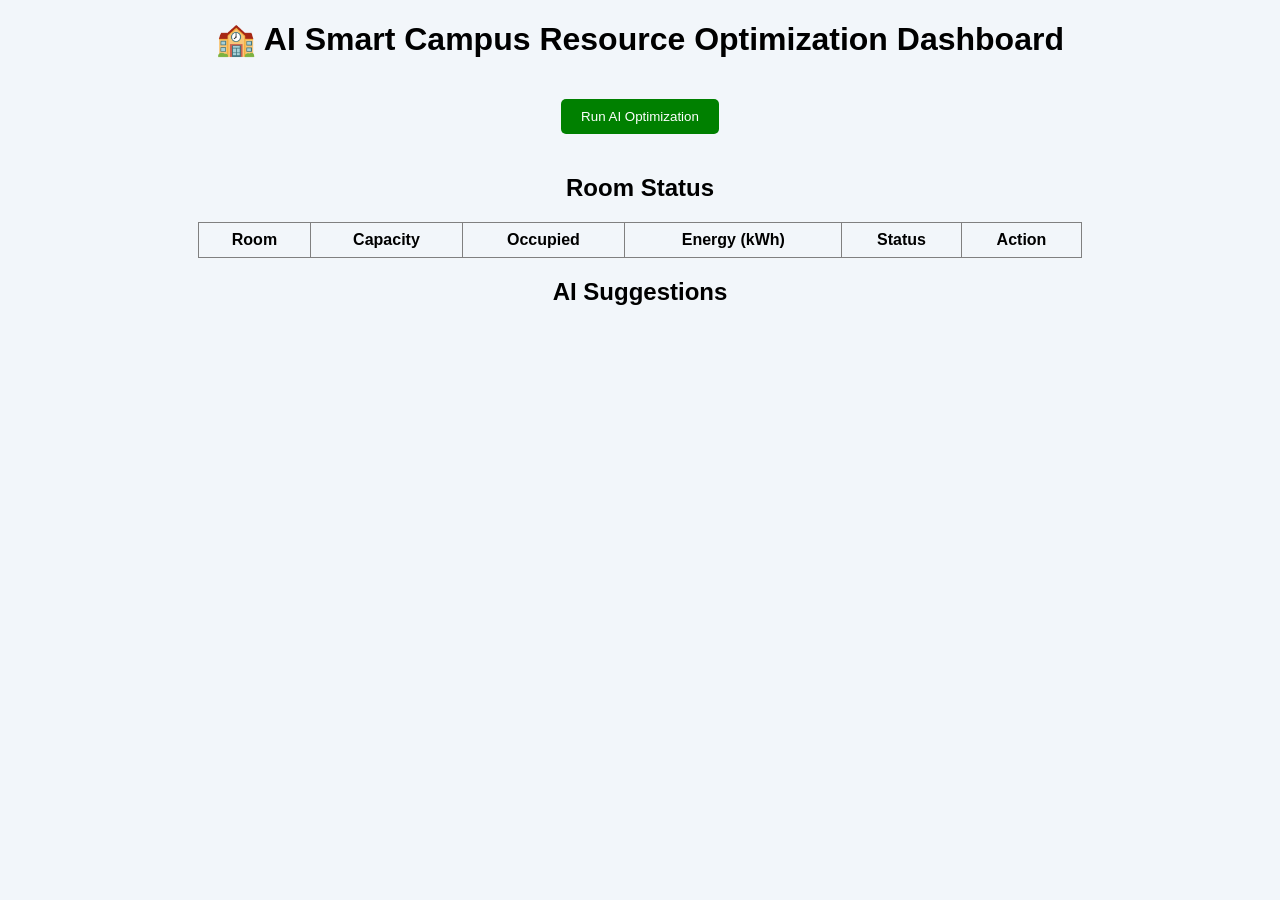
==== index.html @ a052098c "Added smart campus prototype with report and graphs" ====
<!DOCTYPE html>
<html>
<head>
    <title>AI Smart Campus Optimizer</title>
    <link rel="stylesheet" href="style.css">
</head>

<body>

<h1>🏫 AI Smart Campus Resource Optimization Dashboard</h1>

<button onclick="runAI()">Run AI Optimization</button>

<h2>Room Status</h2>
<table id="roomTable">
    <tr>
        <th>Room</th>
        <th>Capacity</th>
        <th>Occupied</th>
       <th>Energy (kWh)</th>
       <th>Status</th>
       <th>Action</th>

    </tr>
</table>

<h2>AI Suggestions</h2>
<div id="result"></div>

<script src="script.js"></script>

</body>
</html>
---- style.css ----
body{
    font-family: Arial;
    text-align:center;
    background:#f2f6fa;
}

h1{
    margin-top:20px;
}

button{
    padding:10px 20px;
    background:green;
    color:white;
    border:none;
    border-radius:5px;
    cursor:pointer;
    margin:20px;
}

table{
    margin:auto;
    border-collapse:collapse;
    width:70%;
}

th, td{
    border:1px solid gray;
    padding:8px;
}

#result{
    margin-top:20px;
    font-weight:bold;
    color:#333;
}
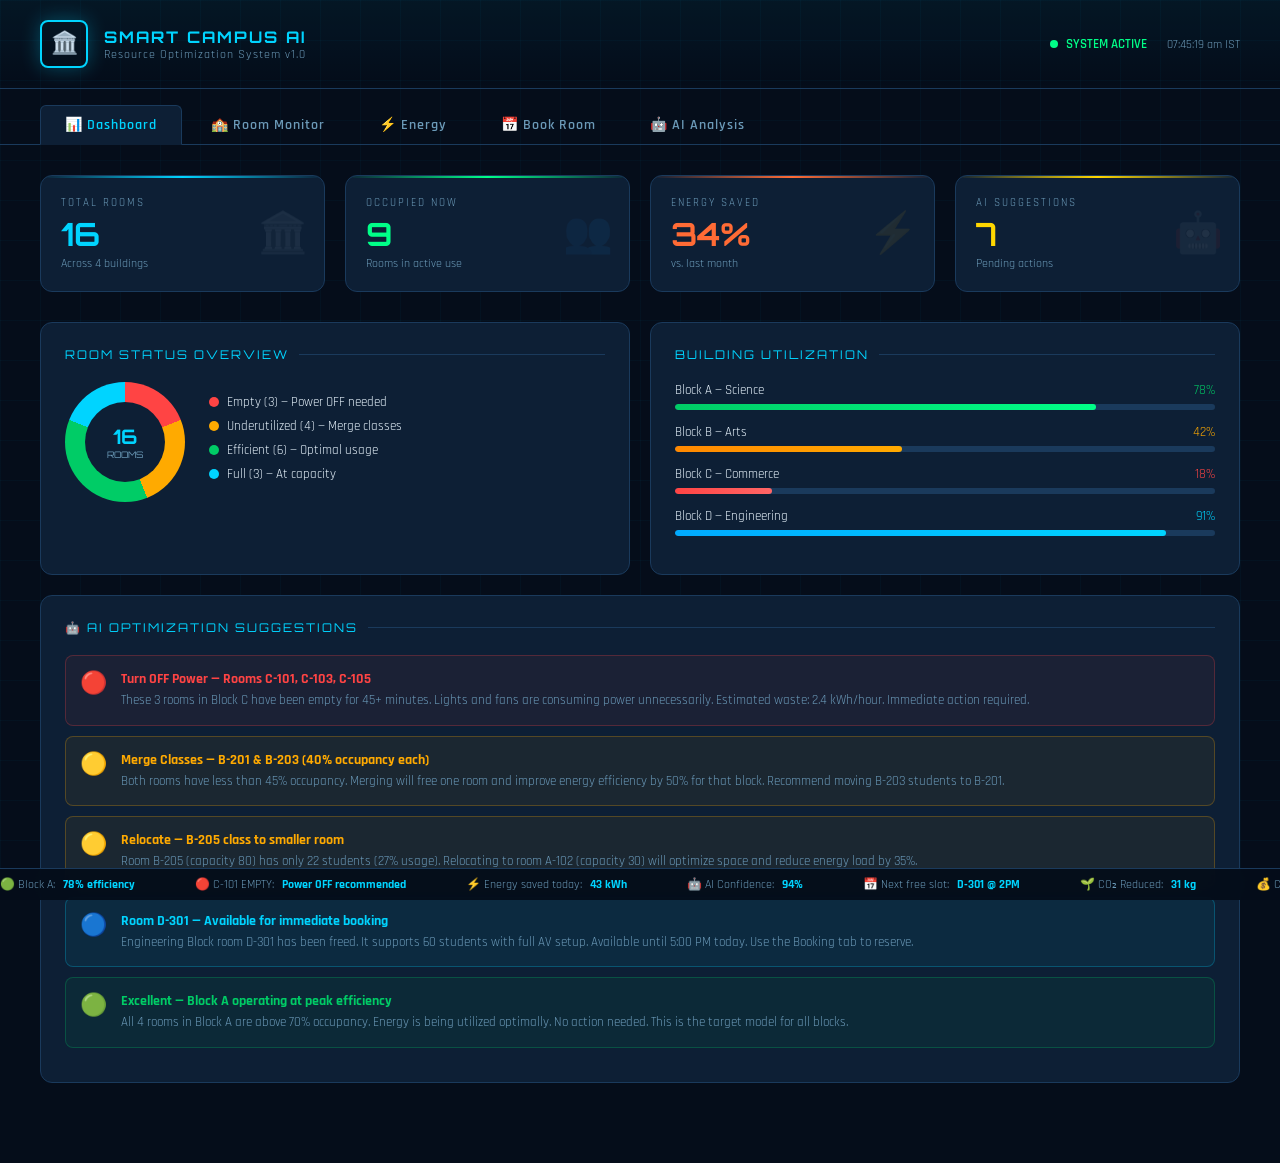
==== commit 082d65f5: "new changes or update prototype" ====
--- a/index.html
+++ b/index.html
@@ -1,33 +1,402 @@
 <!DOCTYPE html>
-<html>
+<html lang="en">
 <head>
-    <title>AI Smart Campus Optimizer</title>
-    <link rel="stylesheet" href="style.css">
+<meta charset="UTF-8">
+<meta name="viewport" content="width=device-width, initial-scale=1.0">
+<title>Smart Campus Resource Optimization System</title>
+<link href="https://fonts.googleapis.com/css2?family=Orbitron:wght@400;700;900&family=Rajdhani:wght@300;400;600;700&display=swap" rel="stylesheet">
+<link rel="stylesheet" href="style.css">
 </head>
-
 <body>
 
-<h1>🏫 AI Smart Campus Resource Optimization Dashboard</h1>
-
-<button onclick="runAI()">Run AI Optimization</button>
-
-<h2>Room Status</h2>
-<table id="roomTable">
-    <tr>
-        <th>Room</th>
-        <th>Capacity</th>
-        <th>Occupied</th>
-       <th>Energy (kWh)</th>
-       <th>Status</th>
-       <th>Action</th>
-
-    </tr>
-</table>
-
-<h2>AI Suggestions</h2>
-<div id="result"></div>
+<header>
+  <div class="logo">
+    <div class="logo-icon">🏛️</div>
+    <div class="logo-text">
+      <h1>SMART CAMPUS AI</h1>
+      <p>Resource Optimization System v1.0</p>
+    </div>
+  </div>
+  <div class="header-right">
+    <div class="live-badge"><div class="live-dot"></div> SYSTEM ACTIVE</div>
+    <div class="timestamp" id="clock"></div>
+  </div>
+</header>
+
+<nav>
+  <button class="tab active" onclick="showTab('dashboard')">📊 Dashboard</button>
+  <button class="tab" onclick="showTab('rooms')">🏫 Room Monitor</button>
+  <button class="tab" onclick="showTab('energy')">⚡ Energy</button>
+  <button class="tab" onclick="showTab('booking')">📅 Book Room</button>
+  <button class="tab" onclick="showTab('ai')">🤖 AI Analysis</button>
+</nav>
+
+<main>
+
+  <!-- ═══════════════════════════════════════ DASHBOARD ═══ -->
+  <div class="section active" id="tab-dashboard">
+
+    <div class="stats-row">
+      <div class="stat-card blue">
+        <div class="stat-label">Total Rooms</div>
+        <div class="stat-value">16</div>
+        <div class="stat-sub">Across 4 buildings</div>
+        <div class="stat-icon">🏛️</div>
+      </div>
+      <div class="stat-card green">
+        <div class="stat-label">Occupied Now</div>
+        <div class="stat-value" id="occupied-count">9</div>
+        <div class="stat-sub">Rooms in active use</div>
+        <div class="stat-icon">👥</div>
+      </div>
+      <div class="stat-card orange">
+        <div class="stat-label">Energy Saved</div>
+        <div class="stat-value">34%</div>
+        <div class="stat-sub">vs. last month</div>
+        <div class="stat-icon">⚡</div>
+      </div>
+      <div class="stat-card gold">
+        <div class="stat-label">AI Suggestions</div>
+        <div class="stat-value">7</div>
+        <div class="stat-sub">Pending actions</div>
+        <div class="stat-icon">🤖</div>
+      </div>
+    </div>
+
+    <div class="grid-2">
+      <div class="card">
+        <div class="card-title">Room Status Overview</div>
+        <div class="donut-wrap">
+          <div class="donut" style="background: conic-gradient(#ff4444 0% 19%, #ffaa00 19% 44%, #00cc66 44% 81%, #00d4ff 81% 100%);">
+            <div class="donut-inner">
+              <div class="donut-val">16</div>
+              <div class="donut-sub">ROOMS</div>
+            </div>
+          </div>
+          <div>
+            <div class="legend-item"><div class="legend-dot" style="background:#ff4444"></div> Empty (3) — Power OFF needed</div>
+            <div class="legend-item"><div class="legend-dot" style="background:#ffaa00"></div> Underutilized (4) — Merge classes</div>
+            <div class="legend-item"><div class="legend-dot" style="background:#00cc66"></div> Efficient (6) — Optimal usage</div>
+            <div class="legend-item"><div class="legend-dot" style="background:#00d4ff"></div> Full (3) — At capacity</div>
+          </div>
+        </div>
+      </div>
+
+      <div class="card">
+        <div class="card-title">Building Utilization</div>
+        <div class="prog-wrap">
+          <div class="prog-label"><span>Block A — Science</span><span style="color:var(--good)">78%</span></div>
+          <div class="prog-bar"><div class="prog-fill green" style="width:78%"></div></div>
+        </div>
+        <div class="prog-wrap">
+          <div class="prog-label"><span>Block B — Arts</span><span style="color:var(--warn)">42%</span></div>
+          <div class="prog-bar"><div class="prog-fill orange" style="width:42%"></div></div>
+        </div>
+        <div class="prog-wrap">
+          <div class="prog-label"><span>Block C — Commerce</span><span style="color:var(--danger)">18%</span></div>
+          <div class="prog-bar"><div class="prog-fill red" style="width:18%"></div></div>
+        </div>
+        <div class="prog-wrap">
+          <div class="prog-label"><span>Block D — Engineering</span><span style="color:var(--accent)">91%</span></div>
+          <div class="prog-bar"><div class="prog-fill blue" style="width:91%"></div></div>
+        </div>
+      </div>
+    </div>
+
+    <div class="card">
+      <div class="card-title">🤖 AI Optimization Suggestions</div>
+      <div class="suggestion danger">
+        <div class="sug-icon">🔴</div>
+        <div>
+          <div class="sug-title">Turn OFF Power — Rooms C-101, C-103, C-105</div>
+          <div class="sug-desc">These 3 rooms in Block C have been empty for 45+ minutes. Lights and fans are consuming power unnecessarily. Estimated waste: 2.4 kWh/hour. Immediate action required.</div>
+        </div>
+      </div>
+      <div class="suggestion warn">
+        <div class="sug-icon">🟡</div>
+        <div>
+          <div class="sug-title">Merge Classes — B-201 & B-203 (40% occupancy each)</div>
+          <div class="sug-desc">Both rooms have less than 45% occupancy. Merging will free one room and improve energy efficiency by 50% for that block. Recommend moving B-203 students to B-201.</div>
+        </div>
+      </div>
+      <div class="suggestion warn">
+        <div class="sug-icon">🟡</div>
+        <div>
+          <div class="sug-title">Relocate — B-205 class to smaller room</div>
+          <div class="sug-desc">Room B-205 (capacity 80) has only 22 students (27% usage). Relocating to room A-102 (capacity 30) will optimize space and reduce energy load by 35%.</div>
+        </div>
+      </div>
+      <div class="suggestion info">
+        <div class="sug-icon">🔵</div>
+        <div>
+          <div class="sug-title">Room D-301 — Available for immediate booking</div>
+          <div class="sug-desc">Engineering Block room D-301 has been freed. It supports 60 students with full AV setup. Available until 5:00 PM today. Use the Booking tab to reserve.</div>
+        </div>
+      </div>
+      <div class="suggestion success">
+        <div class="sug-icon">🟢</div>
+        <div>
+          <div class="sug-title">Excellent — Block A operating at peak efficiency</div>
+          <div class="sug-desc">All 4 rooms in Block A are above 70% occupancy. Energy is being utilized optimally. No action needed. This is the target model for all blocks.</div>
+        </div>
+      </div>
+    </div>
+  </div>
+
+  <!-- ═══════════════════════════════════════ ROOM MONITOR ═══ -->
+  <div class="section" id="tab-rooms">
+    <div class="card" style="margin-bottom:20px;">
+      <div class="card-title">Live Room Occupancy Grid</div>
+      <div class="room-grid" id="room-grid"></div>
+    </div>
+    <div class="card">
+      <div class="card-title">Room Details Table</div>
+      <table class="room-table">
+        <thead>
+          <tr>
+            <th>Room ID</th>
+            <th>Block</th>
+            <th>Capacity</th>
+            <th>Present</th>
+            <th>Usage %</th>
+            <th>Status</th>
+            <th>Energy</th>
+            <th>AI Suggestion</th>
+          </tr>
+        </thead>
+        <tbody id="room-table-body"></tbody>
+      </table>
+    </div>
+  </div>
+
+  <!-- ═══════════════════════════════════════ ENERGY ═══ -->
+  <div class="section" id="tab-energy">
+    <div class="stats-row">
+      <div class="stat-card orange">
+        <div class="stat-label">Current Load</div>
+        <div class="stat-value">187</div>
+        <div class="stat-sub">kWh in use</div>
+        <div class="stat-icon">⚡</div>
+      </div>
+      <div class="stat-card green">
+        <div class="stat-label">Saved Today</div>
+        <div class="stat-value">43</div>
+        <div class="stat-sub">kWh saved vs baseline</div>
+        <div class="stat-icon">🌱</div>
+      </div>
+      <div class="stat-card blue">
+        <div class="stat-label">Wastage</div>
+        <div class="stat-value">12</div>
+        <div class="stat-sub">kWh in empty rooms</div>
+        <div class="stat-icon">💡</div>
+      </div>
+      <div class="stat-card gold">
+        <div class="stat-label">CO₂ Reduced</div>
+        <div class="stat-value">31</div>
+        <div class="stat-sub">kg today</div>
+        <div class="stat-icon">🌍</div>
+      </div>
+    </div>
+
+    <div class="grid-2">
+      <div class="card">
+        <div class="card-title">⚡ Energy by Room</div>
+        <div id="energy-bars"></div>
+      </div>
+      <div class="card">
+        <div class="card-title">📊 Daily Consumption Trend</div>
+        <canvas id="trendChart" width="400" height="220"></canvas>
+      </div>
+    </div>
+
+    <div class="card">
+      <div class="card-title">🌱 Sustainability Impact</div>
+      <div class="grid-3" style="margin-bottom:0;">
+        <div style="text-align:center; padding:20px;">
+          <div style="font-family:'Orbitron',monospace; font-size:36px; color:var(--accent2); font-weight:700;">₹2,840</div>
+          <div style="color:var(--muted); font-size:13px; margin-top:6px;">Cost saved this month</div>
+        </div>
+        <div style="text-align:center; padding:20px;">
+          <div style="font-family:'Orbitron',monospace; font-size:36px; color:var(--accent); font-weight:700;">389 kWh</div>
+          <div style="color:var(--muted); font-size:13px; margin-top:6px;">Total energy saved this month</div>
+        </div>
+        <div style="text-align:center; padding:20px;">
+          <div style="font-family:'Orbitron',monospace; font-size:36px; color:var(--accent3); font-weight:700;">94%</div>
+          <div style="color:var(--muted); font-size:13px; margin-top:6px;">Rooms with smart monitoring</div>
+        </div>
+      </div>
+    </div>
+  </div>
+
+  <!-- ═══════════════════════════════════════ BOOKING ═══ -->
+  <div class="section" id="tab-booking">
+    <div class="grid-2">
+      <div class="card">
+        <div class="card-title">📅 Book a Room</div>
+        <div class="form-row">
+          <div class="form-group">
+            <label>Your Name</label>
+            <input type="text" id="teacher-name" placeholder="Prof. / Teacher name">
+          </div>
+          <div class="form-group">
+            <label>Department</label>
+            <input type="text" id="department" placeholder="e.g. Computer Science">
+          </div>
+        </div>
+        <div class="form-row">
+          <div class="form-group">
+            <label>Select Room</label>
+            <select id="room-select"></select>
+          </div>
+          <div class="form-group">
+            <label>No. of Students</label>
+            <input type="number" id="student-count" placeholder="e.g. 35" min="1" max="120">
+          </div>
+        </div>
+        <div class="form-row">
+          <div class="form-group">
+            <label>Date</label>
+            <input type="date" id="book-date">
+          </div>
+          <div class="form-group">
+            <label>Time Slot</label>
+            <select id="time-slot">
+              <option>9:00 AM – 10:00 AM</option>
+              <option>10:00 AM – 11:00 AM</option>
+              <option>11:00 AM – 12:00 PM</option>
+              <option>12:00 PM – 1:00 PM</option>
+              <option>2:00 PM – 3:00 PM</option>
+              <option>3:00 PM – 4:00 PM</option>
+              <option>4:00 PM – 5:00 PM</option>
+            </select>
+          </div>
+        </div>
+        <div class="form-group" style="margin-bottom:16px;">
+          <label>Purpose</label>
+          <input type="text" id="purpose" placeholder="e.g. Lecture, Lab Session, Meeting...">
+        </div>
+        <button class="btn btn-primary" onclick="bookRoom()">CONFIRM BOOKING</button>
+        <div id="booking-result"></div>
+      </div>
+
+      <div class="card">
+        <div class="card-title">🏫 Available Rooms Now</div>
+        <div id="available-rooms-list"></div>
+      </div>
+    </div>
+
+    <div class="card">
+      <div class="card-title">📋 Recent Bookings</div>
+      <table class="room-table">
+        <thead>
+          <tr><th>Room</th><th>Teacher</th><th>Department</th><th>Time</th><th>Students</th><th>Status</th></tr>
+        </thead>
+        <tbody id="bookings-table"></tbody>
+      </table>
+    </div>
+  </div>
+
+  <!-- ═══════════════════════════════════════ AI ANALYSIS ═══ -->
+  <div class="section" id="tab-ai">
+    <div class="card" style="margin-bottom:20px;">
+      <div class="card-title">🤖 AI Engine — Smart Analysis Report</div>
+      <div class="ai-insight">
+        <div class="ai-tag">⚡ Energy Optimization</div>
+        <div class="ai-text">Based on current occupancy data, Block C is operating at only 18% efficiency. Three rooms (C-101, C-103, C-105) have been completely empty for over 45 minutes. The AI recommends immediate shutdown of HVAC and lighting in these rooms, projecting a saving of <strong style="color:var(--accent2)">2.4 kWh per hour</strong> and approximately <strong style="color:var(--accent2)">₹19 per hour</strong> in electricity costs.</div>
+      </div>
+      <div class="ai-insight">
+        <div class="ai-tag">🏫 Space Optimization</div>
+        <div class="ai-text">Current campus-wide room utilization is <strong style="color:var(--accent)">62.5%</strong>. Four underutilized rooms can be consolidated into two, freeing up two rooms for new bookings while reducing energy consumption by 35%. The AI identifies rooms B-201, B-203, B-205, and B-207 as prime candidates for class merging based on student count and proximity.</div>
+      </div>
+      <div class="ai-insight">
+        <div class="ai-tag">📈 Predictive Forecast</div>
+        <div class="ai-text">Based on the weekly pattern, Tuesdays and Thursdays between 2–4 PM see a <strong style="color:var(--accent4)">40% drop</strong> in campus occupancy. The AI recommends pre-scheduling automatic power reduction in Block B and C for these windows, which is projected to save <strong style="color:var(--accent2)">₹8,400 per month</strong> in electricity bills campus-wide.</div>
+      </div>
+      <div class="ai-insight">
+        <div class="ai-tag">🌱 Sustainability Score</div>
+        <div class="ai-text">This campus currently scores <strong style="color:var(--accent2)">72/100</strong> on the Smart Campus Sustainability Index. With full implementation of all AI suggestions, the projected score rises to <strong style="color:var(--accent2)">91/100</strong>, with CO₂ emissions reduced by an estimated <strong style="color:var(--accent2)">930 kg/month</strong>. The system is 94% accurate in its occupancy predictions based on historical patterns.</div>
+      </div>
+    </div>
+
+    <div class="grid-2">
+      <div class="card">
+        <div class="card-title">📊 Weekly Pattern Analysis</div>
+        <div class="prog-wrap" style="margin-bottom:16px;">
+          <div class="prog-label"><span>Monday</span><span style="color:var(--good)">82%</span></div>
+          <div class="prog-bar"><div class="prog-fill green" style="width:82%"></div></div>
+        </div>
+        <div class="prog-wrap" style="margin-bottom:16px;">
+          <div class="prog-label"><span>Tuesday</span><span style="color:var(--accent)">75%</span></div>
+          <div class="prog-bar"><div class="prog-fill blue" style="width:75%"></div></div>
+        </div>
+        <div class="prog-wrap" style="margin-bottom:16px;">
+          <div class="prog-label"><span>Wednesday</span><span style="color:var(--good)">88%</span></div>
+          <div class="prog-bar"><div class="prog-fill green" style="width:88%"></div></div>
+        </div>
+        <div class="prog-wrap" style="margin-bottom:16px;">
+          <div class="prog-label"><span>Thursday</span><span style="color:var(--warn)">59%</span></div>
+          <div class="prog-bar"><div class="prog-fill orange" style="width:59%"></div></div>
+        </div>
+        <div class="prog-wrap">
+          <div class="prog-label"><span>Friday</span><span style="color:var(--warn)">45%</span></div>
+          <div class="prog-bar"><div class="prog-fill orange" style="width:45%"></div></div>
+        </div>
+      </div>
+
+      <div class="card">
+        <div class="card-title">🎯 Optimization Score</div>
+        <div style="text-align:center; padding:20px 0;">
+          <div style="position:relative; display:inline-block;">
+            <svg width="180" height="180" viewBox="0 0 180 180">
+              <circle cx="90" cy="90" r="70" fill="none" stroke="var(--border)" stroke-width="14"/>
+              <circle cx="90" cy="90" r="70" fill="none" stroke="url(#scoreGrad)" stroke-width="14"
+                stroke-dasharray="440" stroke-dashoffset="123" stroke-linecap="round"
+                transform="rotate(-90 90 90)"/>
+              <defs>
+                <linearGradient id="scoreGrad" x1="0%" y1="0%" x2="100%">
+                  <stop offset="0%" stop-color="#00d4ff"/>
+                  <stop offset="100%" stop-color="#00ff88"/>
+                </linearGradient>
+              </defs>
+            </svg>
+            <div style="position:absolute; top:50%; left:50%; transform:translate(-50%,-50%); text-align:center;">
+              <div style="font-family:'Orbitron',monospace; font-size:36px; font-weight:900; color:var(--accent);">72</div>
+              <div style="font-size:12px; color:var(--muted);">/ 100</div>
+            </div>
+          </div>
+          <div style="margin-top:12px; color:var(--muted); font-size:13px;">Current Smart Campus Score</div>
+          <div style="margin-top:4px; font-size:12px; color:var(--accent2);">▲ Target: 91 with all AI recommendations</div>
+        </div>
+      </div>
+    </div>
+  </div>
+
+</main>
+
+<div class="spacer"></div>
+
+<!-- ═══════════════════════════════════════ TICKER ═══ -->
+<div class="ticker-wrap">
+  <div class="ticker-inner">
+    <div class="ticker-item">🟢 Block A: <span>78% efficiency</span></div>
+    <div class="ticker-item">🔴 C-101 EMPTY: <span>Power OFF recommended</span></div>
+    <div class="ticker-item">⚡ Energy saved today: <span>43 kWh</span></div>
+    <div class="ticker-item">🤖 AI Confidence: <span>94%</span></div>
+    <div class="ticker-item">📅 Next free slot: <span>D-301 @ 2PM</span></div>
+    <div class="ticker-item">🌱 CO₂ Reduced: <span>31 kg</span></div>
+    <div class="ticker-item">💰 Cost Saved: <span>₹2,840 this month</span></div>
+    <div class="ticker-item">🏫 Rooms monitored: <span>16 / 16</span></div>
+    <div class="ticker-item">🟢 Block A: <span>78% efficiency</span></div>
+    <div class="ticker-item">🔴 C-101 EMPTY: <span>Power OFF recommended</span></div>
+    <div class="ticker-item">⚡ Energy saved today: <span>43 kWh</span></div>
+    <div class="ticker-item">🤖 AI Confidence: <span>94%</span></div>
+    <div class="ticker-item">📅 Next free slot: <span>D-301 @ 2PM</span></div>
+    <div class="ticker-item">🌱 CO₂ Reduced: <span>31 kg</span></div>
+    <div class="ticker-item">💰 Cost Saved: <span>₹2,840 this month</span></div>
+    <div class="ticker-item">🏫 Rooms monitored: <span>16 / 16</span></div>
+  </div>
+</div>
 
 <script src="script.js"></script>
-
 </body>
 </html>
--- a/style.css
+++ b/style.css
@@ -1,36 +1,308 @@
-body{
-    font-family: Arial;
-    text-align:center;
-    background:#f2f6fa;
-}
-
-h1{
-    margin-top:20px;
-}
-
-button{
-    padding:10px 20px;
-    background:green;
-    color:white;
-    border:none;
-    border-radius:5px;
-    cursor:pointer;
-    margin:20px;
-}
-
-table{
-    margin:auto;
-    border-collapse:collapse;
-    width:70%;
-}
-
-th, td{
-    border:1px solid gray;
-    padding:8px;
-}
-
-#result{
-    margin-top:20px;
-    font-weight:bold;
-    color:#333;
-}
+:root {
+    --bg: #050d1a;
+    --surface: #0a1628;
+    --card: #0d1f35;
+    --border: #1a3a5c;
+    --accent: #00d4ff;
+    --accent2: #00ff88;
+    --accent3: #ff6b35;
+    --accent4: #ffd700;
+    --text: #e8f4fd;
+    --muted: #6b9ab8;
+    --danger: #ff4444;
+    --warn: #ffaa00;
+    --good: #00cc66;
+  }
+  * { margin: 0; padding: 0; box-sizing: border-box; }
+  body {
+    font-family: 'Rajdhani', sans-serif;
+    background: var(--bg);
+    color: var(--text);
+    min-height: 100vh;
+    overflow-x: hidden;
+  }
+  body::before {
+    content: '';
+    position: fixed;
+    inset: 0;
+    background-image: 
+      linear-gradient(rgba(0,212,255,0.03) 1px, transparent 1px),
+      linear-gradient(90deg, rgba(0,212,255,0.03) 1px, transparent 1px);
+    background-size: 40px 40px;
+    pointer-events: none;
+    z-index: 0;
+  }
+
+  /* HEADER */
+  header {
+    position: relative;
+    z-index: 10;
+    padding: 20px 40px;
+    display: flex;
+    align-items: center;
+    justify-content: space-between;
+    border-bottom: 1px solid var(--border);
+    background: linear-gradient(180deg, rgba(0,212,255,0.05) 0%, transparent 100%);
+  }
+  .logo { display: flex; align-items: center; gap: 16px; }
+  .logo-icon {
+    width: 48px; height: 48px;
+    border: 2px solid var(--accent);
+    border-radius: 8px;
+    display: flex; align-items: center; justify-content: center;
+    font-size: 22px;
+    box-shadow: 0 0 20px rgba(0,212,255,0.3);
+    animation: pulse-border 2s ease-in-out infinite;
+  }
+  @keyframes pulse-border {
+    0%,100% { box-shadow: 0 0 20px rgba(0,212,255,0.3); }
+    50% { box-shadow: 0 0 40px rgba(0,212,255,0.6); }
+  }
+  .logo-text h1 {
+    font-family: 'Orbitron', monospace;
+    font-size: 16px; font-weight: 700;
+    color: var(--accent); letter-spacing: 2px;
+  }
+  .logo-text p { font-size: 12px; color: var(--muted); letter-spacing: 1px; }
+  .header-right { display: flex; align-items: center; gap: 20px; }
+  .live-badge { display: flex; align-items: center; gap: 8px; font-size: 13px; color: var(--accent2); font-weight: 600; }
+  .live-dot {
+    width: 8px; height: 8px; border-radius: 50%;
+    background: var(--accent2);
+    animation: blink 1.2s ease-in-out infinite;
+  }
+  @keyframes blink { 0%,100%{opacity:1} 50%{opacity:0.2} }
+  .timestamp { font-size: 12px; color: var(--muted); }
+
+  /* NAV TABS */
+  nav {
+    position: relative; z-index: 10;
+    display: flex; gap: 4px;
+    padding: 16px 40px 0;
+    border-bottom: 1px solid var(--border);
+  }
+  .tab {
+    padding: 10px 24px;
+    font-family: 'Rajdhani', sans-serif;
+    font-size: 14px; font-weight: 600; letter-spacing: 1px;
+    color: var(--muted);
+    background: transparent;
+    border: 1px solid transparent; border-bottom: none;
+    cursor: pointer;
+    border-radius: 6px 6px 0 0;
+    transition: all 0.2s;
+  }
+  .tab:hover { color: var(--accent); border-color: var(--border); }
+  .tab.active {
+    color: var(--accent); background: var(--card);
+    border-color: var(--border);
+    border-bottom: 1px solid var(--card);
+    margin-bottom: -1px;
+  }
+
+  /* MAIN */
+  main { position: relative; z-index: 10; padding: 30px 40px; }
+  .section { display: none; }
+  .section.active { display: block; }
+
+  /* STATS ROW */
+  .stats-row {
+    display: grid; grid-template-columns: repeat(4, 1fr);
+    gap: 20px; margin-bottom: 30px;
+  }
+  .stat-card {
+    background: var(--card); border: 1px solid var(--border);
+    border-radius: 12px; padding: 20px;
+    position: relative; overflow: hidden;
+    animation: fadeUp 0.5s ease both;
+  }
+  .stat-card::before { content: ''; position: absolute; top: 0; left: 0; right: 0; height: 2px; }
+  .stat-card.blue::before { background: linear-gradient(90deg, transparent, var(--accent), transparent); }
+  .stat-card.green::before { background: linear-gradient(90deg, transparent, var(--accent2), transparent); }
+  .stat-card.orange::before { background: linear-gradient(90deg, transparent, var(--accent3), transparent); }
+  .stat-card.gold::before { background: linear-gradient(90deg, transparent, var(--accent4), transparent); }
+  @keyframes fadeUp {
+    from { opacity:0; transform: translateY(20px); }
+    to { opacity:1; transform: translateY(0); }
+  }
+  .stat-label { font-size: 11px; letter-spacing: 2px; color: var(--muted); text-transform: uppercase; margin-bottom: 8px; }
+  .stat-value { font-family: 'Orbitron', monospace; font-size: 32px; font-weight: 700; line-height: 1; }
+  .stat-card.blue .stat-value { color: var(--accent); }
+  .stat-card.green .stat-value { color: var(--accent2); }
+  .stat-card.orange .stat-value { color: var(--accent3); }
+  .stat-card.gold .stat-value { color: var(--accent4); }
+  .stat-sub { font-size: 12px; color: var(--muted); margin-top: 6px; }
+  .stat-icon { position: absolute; right: 16px; top: 50%; transform: translateY(-50%); font-size: 40px; opacity: 0.08; }
+
+  /* GRIDS */
+  .grid-2 { display: grid; grid-template-columns: 1fr 1fr; gap: 20px; margin-bottom: 20px; }
+  .grid-3 { display: grid; grid-template-columns: 1fr 1fr 1fr; gap: 20px; margin-bottom: 20px; }
+
+  /* CARD */
+  .card {
+    background: var(--card); border: 1px solid var(--border);
+    border-radius: 12px; padding: 24px;
+    animation: fadeUp 0.5s ease both;
+  }
+  .card-title {
+    font-family: 'Orbitron', monospace;
+    font-size: 12px; letter-spacing: 2px;
+    color: var(--accent); text-transform: uppercase;
+    margin-bottom: 20px;
+    display: flex; align-items: center; gap: 10px;
+  }
+  .card-title::after { content: ''; flex: 1; height: 1px; background: var(--border); }
+
+  /* ROOM TABLE */
+  .room-table { width: 100%; border-collapse: collapse; }
+  .room-table th {
+    font-size: 11px; letter-spacing: 1px; color: var(--muted);
+    text-transform: uppercase; text-align: left;
+    padding: 8px 12px; border-bottom: 1px solid var(--border);
+  }
+  .room-table td { padding: 12px; font-size: 14px; border-bottom: 1px solid rgba(26,58,92,0.4); }
+  .room-table tr:last-child td { border-bottom: none; }
+  .room-table tr:hover td { background: rgba(0,212,255,0.03); }
+
+  /* BADGE */
+  .badge {
+    display: inline-block; padding: 3px 10px;
+    border-radius: 20px; font-size: 11px;
+    font-weight: 700; letter-spacing: 1px; text-transform: uppercase;
+  }
+  .badge.empty { background: rgba(255,68,68,0.15); color: var(--danger); border: 1px solid rgba(255,68,68,0.3); }
+  .badge.low { background: rgba(255,170,0,0.15); color: var(--warn); border: 1px solid rgba(255,170,0,0.3); }
+  .badge.good { background: rgba(0,204,102,0.15); color: var(--good); border: 1px solid rgba(0,204,102,0.3); }
+  .badge.full { background: rgba(0,212,255,0.15); color: var(--accent); border: 1px solid rgba(0,212,255,0.3); }
+  .badge.available { background: rgba(0,255,136,0.15); color: var(--accent2); border: 1px solid rgba(0,255,136,0.3); }
+  .badge.booked { background: rgba(255,107,53,0.15); color: var(--accent3); border: 1px solid rgba(255,107,53,0.3); }
+
+  /* PROGRESS BAR */
+  .prog-wrap { margin-bottom: 14px; }
+  .prog-label { display: flex; justify-content: space-between; font-size: 13px; margin-bottom: 6px; }
+  .prog-bar { height: 6px; background: var(--border); border-radius: 3px; overflow: hidden; }
+  .prog-fill { height: 100%; border-radius: 3px; transition: width 1s ease; }
+  .prog-fill.red { background: linear-gradient(90deg, #ff4444, #ff6666); }
+  .prog-fill.orange { background: linear-gradient(90deg, #ff8800, #ffaa00); }
+  .prog-fill.green { background: linear-gradient(90deg, #00cc66, #00ff88); }
+  .prog-fill.blue { background: linear-gradient(90deg, #00aaff, #00d4ff); }
+
+  /* SUGGESTIONS */
+  .suggestion {
+    display: flex; align-items: flex-start; gap: 14px;
+    padding: 14px; border-radius: 8px;
+    margin-bottom: 10px; border: 1px solid;
+    animation: fadeUp 0.6s ease both;
+  }
+  .suggestion.warn { background: rgba(255,170,0,0.06); border-color: rgba(255,170,0,0.25); }
+  .suggestion.danger { background: rgba(255,68,68,0.06); border-color: rgba(255,68,68,0.25); }
+  .suggestion.info { background: rgba(0,212,255,0.06); border-color: rgba(0,212,255,0.25); }
+  .suggestion.success { background: rgba(0,204,102,0.06); border-color: rgba(0,204,102,0.25); }
+  .sug-icon { font-size: 22px; flex-shrink: 0; }
+  .sug-title { font-weight: 700; font-size: 14px; margin-bottom: 3px; }
+  .suggestion.warn .sug-title { color: var(--warn); }
+  .suggestion.danger .sug-title { color: var(--danger); }
+  .suggestion.info .sug-title { color: var(--accent); }
+  .suggestion.success .sug-title { color: var(--good); }
+  .sug-desc { font-size: 13px; color: var(--muted); line-height: 1.5; }
+
+  /* DONUT */
+  .donut-wrap { display: flex; align-items: center; gap: 24px; }
+  .donut { width: 120px; height: 120px; border-radius: 50%; flex-shrink: 0; position: relative; display: flex; align-items: center; justify-content: center; }
+  .donut-inner { width: 80px; height: 80px; border-radius: 50%; background: var(--card); display: flex; flex-direction: column; align-items: center; justify-content: center; font-family: 'Orbitron', monospace; }
+  .donut-val { font-size: 20px; font-weight: 700; color: var(--accent); }
+  .donut-sub { font-size: 9px; color: var(--muted); }
+  .legend-item { display: flex; align-items: center; gap: 8px; font-size: 13px; margin-bottom: 8px; }
+  .legend-dot { width: 10px; height: 10px; border-radius: 50%; flex-shrink: 0; }
+
+  /* BOOKING FORM */
+  .form-row { display: grid; grid-template-columns: 1fr 1fr; gap: 16px; margin-bottom: 16px; }
+  .form-group { display: flex; flex-direction: column; gap: 6px; }
+  .form-group label { font-size: 12px; letter-spacing: 1px; color: var(--muted); text-transform: uppercase; }
+  .form-group select, .form-group input {
+    background: var(--surface); border: 1px solid var(--border);
+    border-radius: 6px; padding: 10px 14px;
+    color: var(--text); font-family: 'Rajdhani', sans-serif;
+    font-size: 14px; outline: none; transition: border-color 0.2s;
+  }
+  .form-group select:focus, .form-group input:focus { border-color: var(--accent); }
+  .form-group select option { background: var(--surface); }
+  .btn {
+    padding: 12px 28px; border-radius: 6px; border: none;
+    font-family: 'Orbitron', monospace; font-size: 12px;
+    font-weight: 700; letter-spacing: 2px;
+    cursor: pointer; transition: all 0.2s; text-transform: uppercase;
+  }
+  .btn-primary { background: linear-gradient(135deg, var(--accent), #0099bb); color: #000; box-shadow: 0 0 20px rgba(0,212,255,0.3); }
+  .btn-primary:hover { transform: translateY(-2px); box-shadow: 0 0 30px rgba(0,212,255,0.5); }
+  .btn-success { background: linear-gradient(135deg, var(--accent2), #00aa55); color: #000; }
+  .btn-danger { background: linear-gradient(135deg, var(--danger), #cc0000); color: #fff; }
+
+  #booking-result { margin-top: 16px; padding: 16px; border-radius: 8px; display: none; font-weight: 600; }
+  #booking-result.success { background: rgba(0,204,102,0.1); border: 1px solid var(--good); color: var(--good); }
+  #booking-result.error { background: rgba(255,68,68,0.1); border: 1px solid var(--danger); color: var(--danger); }
+
+  /* ROOM GRID */
+  .room-grid { display: grid; grid-template-columns: repeat(4, 1fr); gap: 14px; }
+  .room-tile { border-radius: 10px; padding: 16px; border: 1px solid var(--border); cursor: pointer; transition: all 0.2s; position: relative; overflow: hidden; }
+  .room-tile::before { content: ''; position: absolute; top: 0; left: 0; right: 0; height: 3px; }
+  .room-tile.empty { background: rgba(255,68,68,0.05); }
+  .room-tile.empty::before { background: var(--danger); }
+  .room-tile.low { background: rgba(255,170,0,0.05); }
+  .room-tile.low::before { background: var(--warn); }
+  .room-tile.good { background: rgba(0,204,102,0.05); }
+  .room-tile.good::before { background: var(--good); }
+  .room-tile.full { background: rgba(0,212,255,0.05); }
+  .room-tile.full::before { background: var(--accent); }
+  .room-tile:hover { transform: translateY(-3px); border-color: var(--accent); }
+  .room-tile h3 { font-family: 'Orbitron', monospace; font-size: 14px; margin-bottom: 8px; }
+  .room-tile p { font-size: 12px; color: var(--muted); }
+  .room-occ { font-size: 22px; font-weight: 700; font-family: 'Orbitron', monospace; margin: 6px 0; }
+
+  /* ENERGY */
+  .energy-bar-wrap { margin-bottom: 16px; }
+  .e-label { display: flex; justify-content: space-between; align-items: center; margin-bottom: 6px; }
+  .e-name { font-size: 14px; font-weight: 600; }
+  .e-value { font-size: 13px; color: var(--muted); }
+  .e-bar { height: 10px; background: var(--border); border-radius: 5px; overflow: hidden; }
+  .e-fill { height: 100%; border-radius: 5px; position: relative; overflow: hidden; }
+  .e-fill::after {
+    content: ''; position: absolute; top: 0; left: -100%;
+    width: 100%; height: 100%;
+    background: linear-gradient(90deg, transparent, rgba(255,255,255,0.3), transparent);
+    animation: shimmer 2s infinite;
+  }
+  @keyframes shimmer { to { left: 200%; } }
+
+  /* AI INSIGHTS */
+  .ai-insight {
+    background: linear-gradient(135deg, rgba(0,212,255,0.05), rgba(0,255,136,0.05));
+    border: 1px solid rgba(0,212,255,0.2);
+    border-radius: 10px; padding: 20px; margin-bottom: 14px;
+  }
+  .ai-tag { font-size: 10px; letter-spacing: 2px; color: var(--accent); text-transform: uppercase; margin-bottom: 6px; font-weight: 700; }
+  .ai-text { font-size: 15px; line-height: 1.6; color: var(--text); }
+
+  /* TICKER */
+  .ticker-wrap {
+    position: fixed; bottom: 0; left: 0; right: 0;
+    background: rgba(5,13,26,0.95); border-top: 1px solid var(--border);
+    padding: 8px 0; overflow: hidden; z-index: 100;
+    backdrop-filter: blur(10px);
+  }
+  .ticker-inner { display: flex; gap: 60px; animation: ticker 30s linear infinite; white-space: nowrap; }
+  @keyframes ticker { from { transform: translateX(0); } to { transform: translateX(-50%); } }
+  .ticker-item { font-size: 12px; color: var(--muted); display: flex; gap: 8px; }
+  .ticker-item span { color: var(--accent); font-weight: 700; }
+
+  .spacer { height: 50px; }
+
+  @media (max-width: 900px) {
+    .stats-row { grid-template-columns: repeat(2,1fr); }
+    .grid-2, .grid-3 { grid-template-columns: 1fr; }
+    .room-grid { grid-template-columns: repeat(2,1fr); }
+    .form-row { grid-template-columns: 1fr; }
+    main { padding: 20px; }
+    header { padding: 16px 20px; }
+    nav { padding: 12px 20px 0; }
+  }
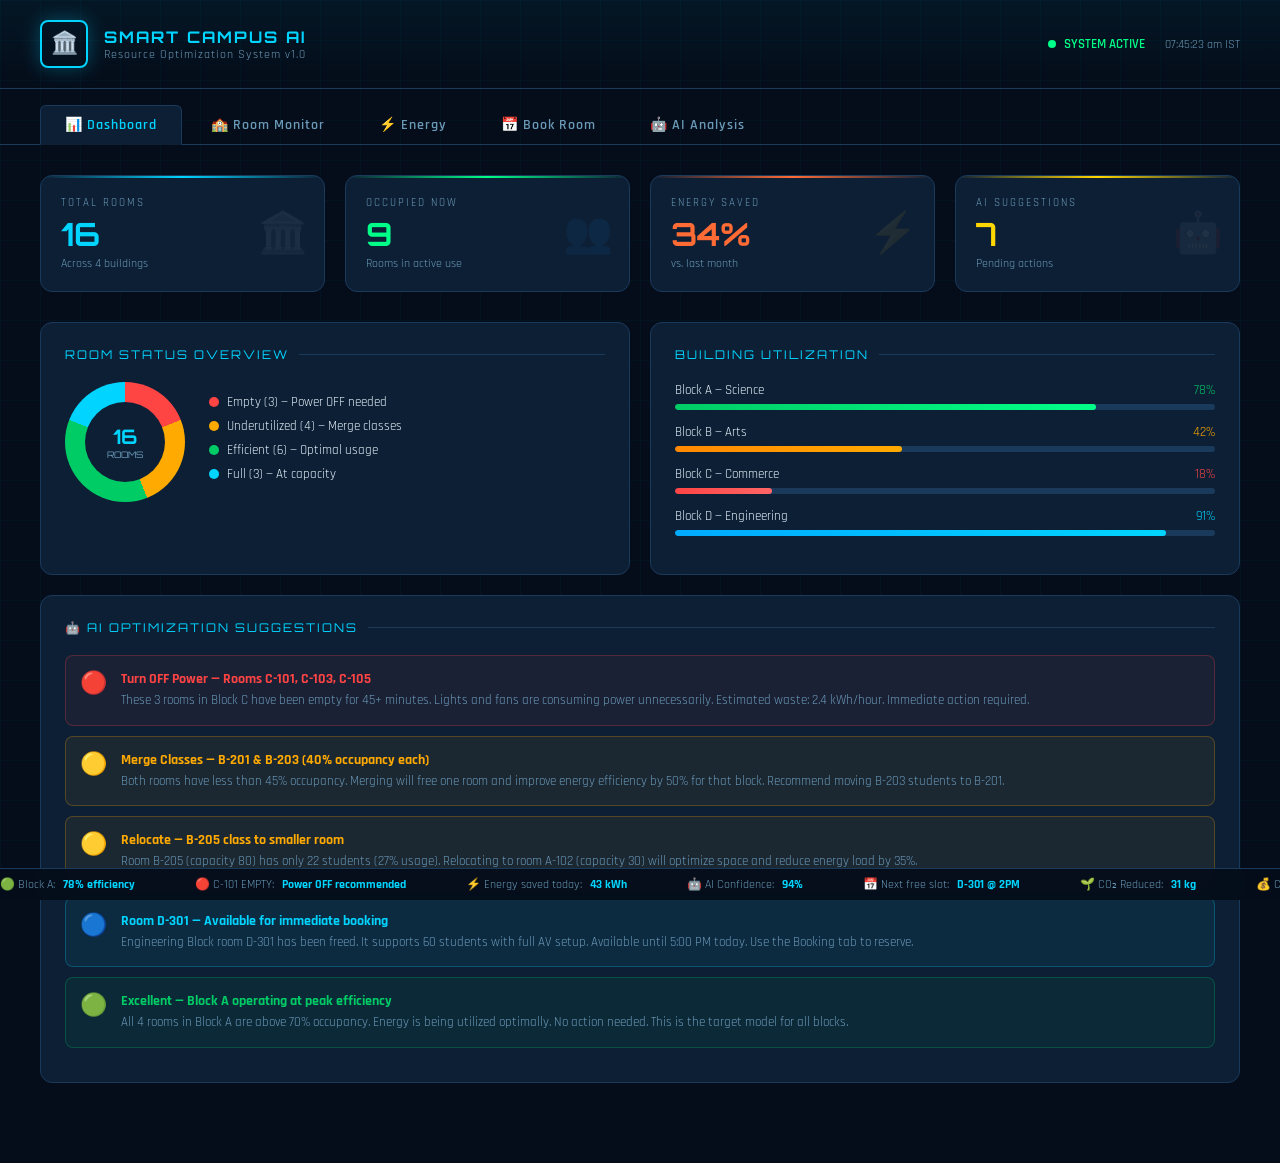
==== commit 0e65c0d4: "new update" ====
--- a/index.html
+++ b/index.html
@@ -33,7 +33,7 @@
 
 <main>
 
-  <!-- ═══════════════════════════════════════ DASHBOARD ═══ -->
+  <!-- ═══════════════════════════════════ DASHBOARD ══ -->
   <div class="section active" id="tab-dashboard">
 
     <div class="stats-row">
